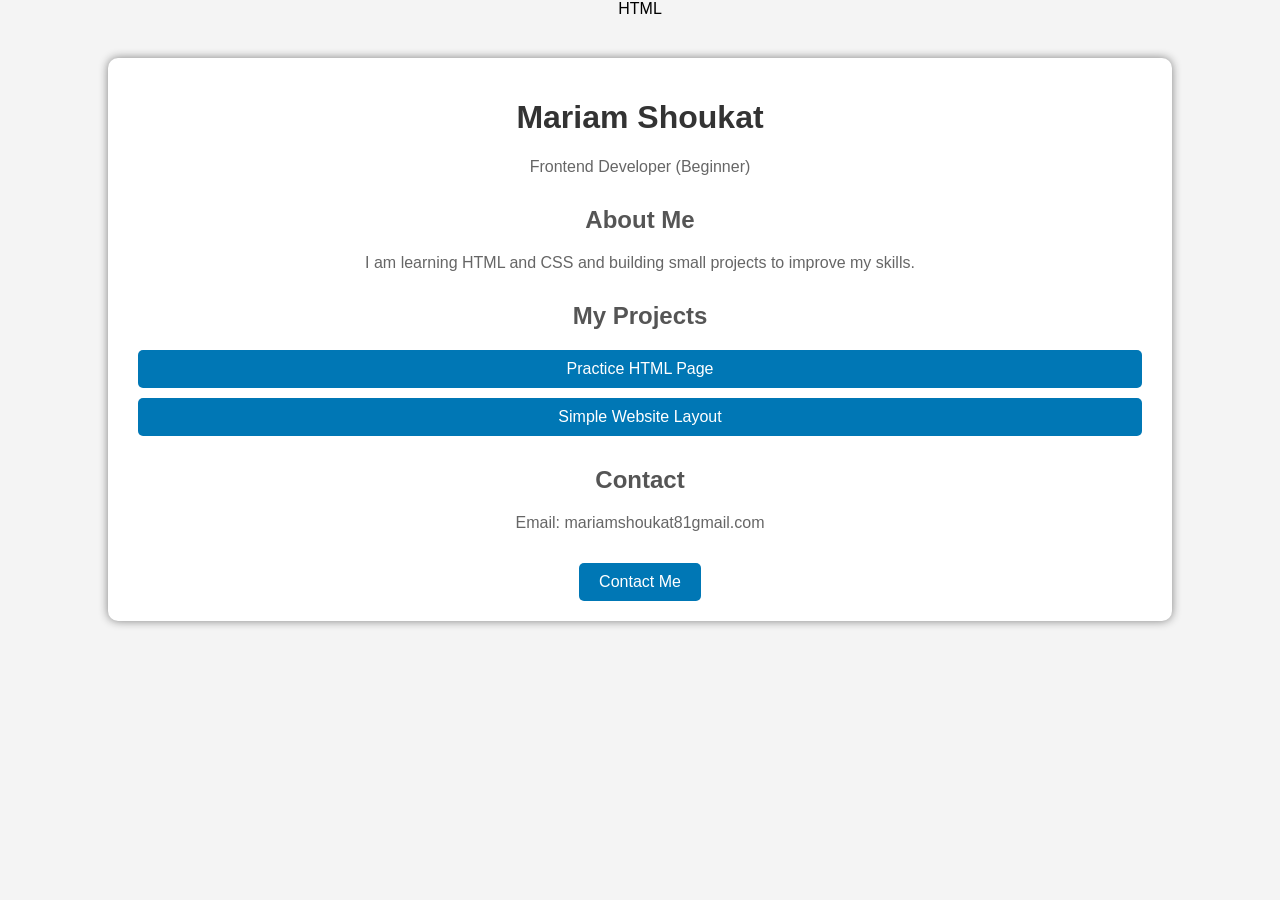
==== index.html @ 1ccd8b70 "Rename Portfolio.html to index.html" ====
HTML
<!DOCTYPE html>
<html>
<head>
  <title>Mariam Portfolio</title>

  <style>
    body {
      font-family: Arial;
      background-color: #f4f4f4;
      text-align: center;
      margin: 0;
    }

    .container {
      background: white;
      width: 80%;
      margin: 40px auto;
      padding: 20px;
      border-radius: 10px;
      box-shadow: 0 0 10px gray;
    }

    h1 {
      color: #333;
    }

    h2 {
      color: #555;
      margin-top: 30px;
    }

    p {
      color: #666;
    }

    ul {
      list-style: none;
      padding: 0;
    }

    li {
      background: #0077b5;
      color: white;
      margin: 10px;
      padding: 10px;
      border-radius: 5px;
    }

    .btn {
      display: inline-block;
      margin-top: 15px;
      padding: 10px 20px;
      background: #0077b5;
      color: white;
      text-decoration: none;
      border-radius: 5px;
    }

    .btn:hover {
      background: #005582;
    }
  </style>

</head>

<body>

  <div class="container">

    <h1>Mariam Shoukat</h1>
    <p>Frontend Developer (Beginner)</p>

    <h2>About Me</h2>
    <p>I am learning HTML and CSS and building small projects to improve my skills.</p>

    <h2>My Projects</h2>
    <ul>
      <li>Practice HTML Page</li>
      <li>Simple Website Layout</li>
    </ul>

    <h2>Contact</h2>
    <p>Email: mariamshoukat81gmail.com</p>

    <a href="#" class="btn">Contact Me</a>

  </div>

</body>
</html>
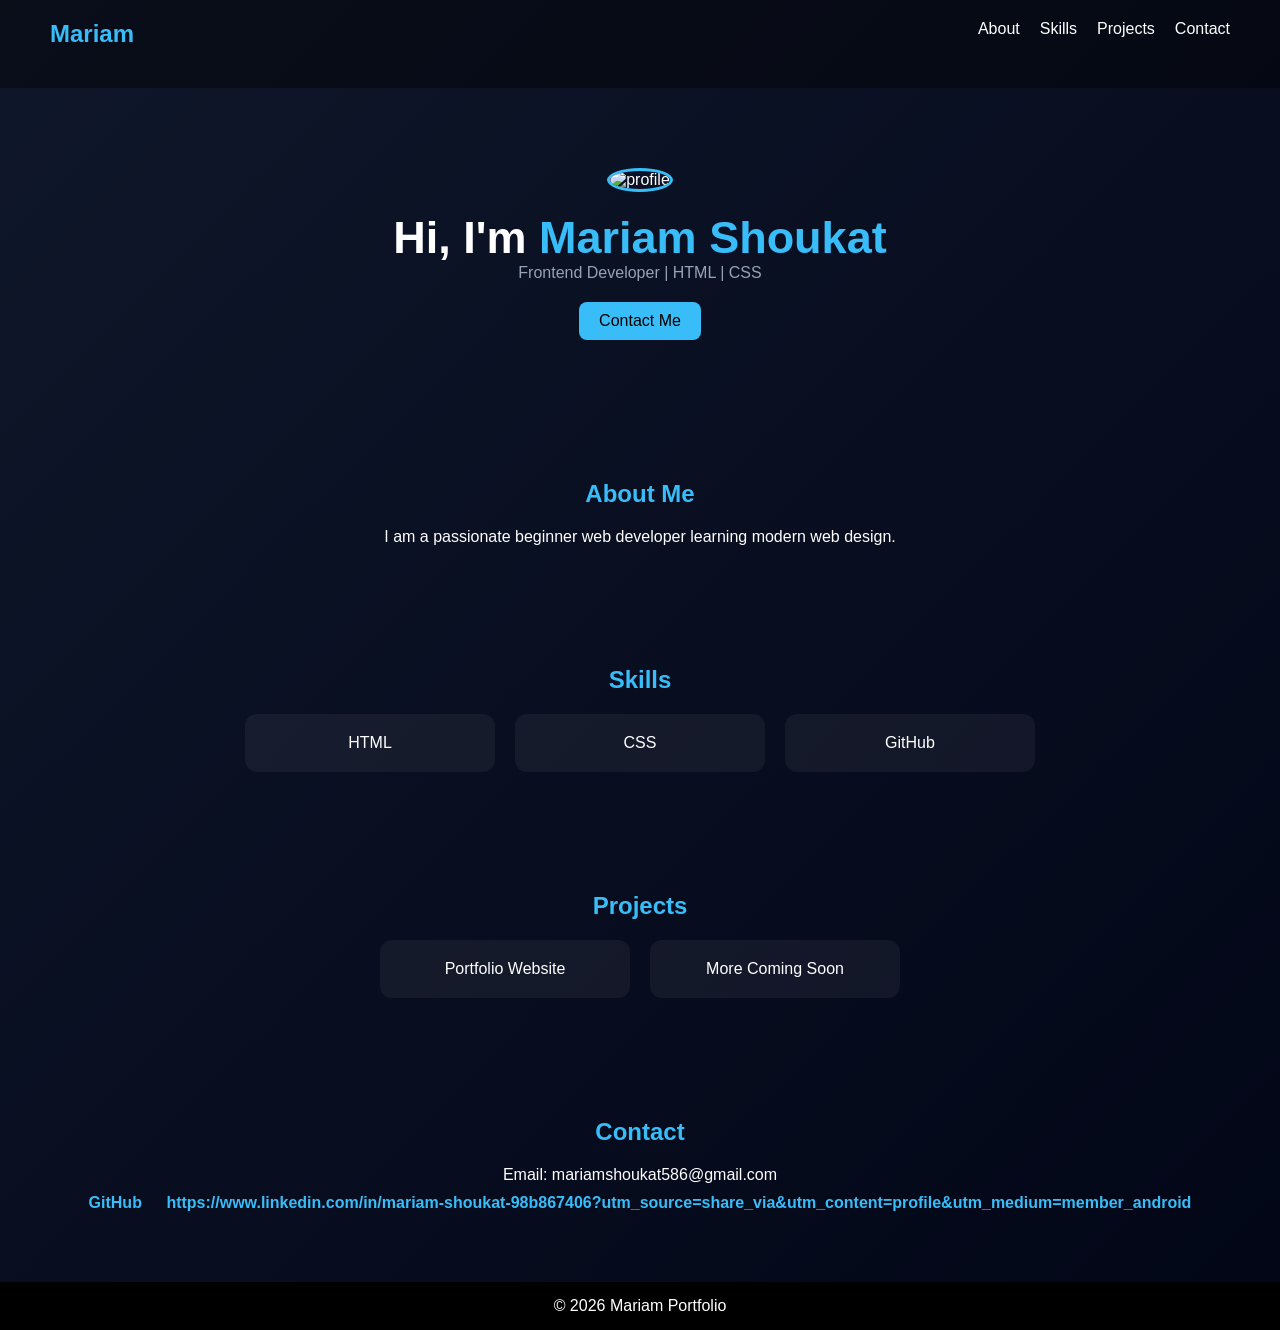
==== commit f2a4cd87: "Update index.html" ====
--- a/index.html
+++ b/index.html
@@ -1,91 +1,178 @@
-HTML
 <!DOCTYPE html>
-<html>
+<html lang="en">
 <head>
-  <title>Mariam Portfolio</title>
+<meta charset="UTF-8">
+<meta name="viewport" content="width=device-width, initial-scale=1.0">
+<title>Mariam Portfolio</title>
 
-  <style>
-    body {
-      font-family: Arial;
-      background-color: #f4f4f4;
-      text-align: center;
-      margin: 0;
-    }
+<style>
+*{margin:0;padding:0;box-sizing:border-box;font-family:Arial;}
 
-    .container {
-      background: white;
-      width: 80%;
-      margin: 40px auto;
-      padding: 20px;
-      border-radius: 10px;
-      box-shadow: 0 0 10px gray;
-    }
+body{
+    background:linear-gradient(135deg,#0f172a,#020617);
+    color:white;
+}
 
-    h1 {
-      color: #333;
-    }
+/* NAVBAR */
+nav{
+    display:flex;
+    justify-content:space-between;
+    padding:20px 50px;
+    background:rgba(0,0,0,0.4);
+}
 
-    h2 {
-      color: #555;
-      margin-top: 30px;
-    }
+nav h2{color:#38bdf8;}
 
-    p {
-      color: #666;
-    }
+nav ul{
+    display:flex;
+    list-style:none;
+    gap:20px;
+}
 
-    ul {
-      list-style: none;
-      padding: 0;
-    }
+nav a{
+    color:white;
+    text-decoration:none;
+}
 
-    li {
-      background: #0077b5;
-      color: white;
-      margin: 10px;
-      padding: 10px;
-      border-radius: 5px;
-    }
+/* HERO */
+.hero{
+    text-align:center;
+    padding:80px 20px;
+}
 
-    .btn {
-      display: inline-block;
-      margin-top: 15px;
-      padding: 10px 20px;
-      background: #0077b5;
-      color: white;
-      text-decoration: none;
-      border-radius: 5px;
-    }
+.hero img{
+    width:120px;
+    border-radius:50%;
+    margin-bottom:20px;
+    border:3px solid #38bdf8;
+}
 
-    .btn:hover {
-      background: #005582;
-    }
-  </style>
+.hero h1{
+    font-size:45px;
+}
 
+.hero span{color:#38bdf8;}
+
+.hero p{color:#94a3b8;}
+
+.btn{
+    margin-top:20px;
+    display:inline-block;
+    padding:10px 20px;
+    background:#38bdf8;
+    color:black;
+    border-radius:8px;
+    text-decoration:none;
+}
+
+/* SECTION */
+section{
+    padding:60px 30px;
+    text-align:center;
+}
+
+h2{
+    color:#38bdf8;
+    margin-bottom:20px;
+}
+
+.cards{
+    display:flex;
+    flex-wrap:wrap;
+    justify-content:center;
+    gap:20px;
+}
+
+.card{
+    background:rgba(255,255,255,0.05);
+    padding:20px;
+    width:250px;
+    border-radius:12px;
+    transition:0.3s;
+}
+
+.card:hover{
+    transform:scale(1.05);
+    background:rgba(56,189,248,0.2);
+}
+
+/* CONTACT */
+.social a{
+    margin:10px;
+    display:inline-block;
+    color:#38bdf8;
+    text-decoration:none;
+    font-weight:bold;
+}
+
+/* FOOTER */
+footer{
+    background:black;
+    padding:15px;
+    text-align:center;
+}
+
+/* MOBILE */
+@media(max-width:600px){
+    nav{flex-direction:column;align-items:center;}
+}
+</style>
 </head>
 
 <body>
 
-  <div class="container">
+<nav>
+    <h2>Mariam</h2>
+    <ul>
+        <li><a href="#about">About</a></li>
+        <li><a href="#skills">Skills</a></li>
+        <li><a href="#projects">Projects</a></li>
+        <li><a href="#contact">Contact</a></li>
+    </ul>
+</nav>
 
-    <h1>Mariam Shoukat</h1>
-    <p>Frontend Developer (Beginner)</p>
+<div class="hero">
+    <img src="https://via.placeholder.com/120" alt="profile">
+    <h1>Hi, I'm <span>Mariam Shoukat</span></h1>
+    <p>Frontend Developer | HTML | CSS</p>
+    <a href="#contact" class="btn">Contact Me</a>
+</div>
 
+<section id="about">
     <h2>About Me</h2>
-    <p>I am learning HTML and CSS and building small projects to improve my skills.</p>
+    <p>I am a passionate beginner web developer learning modern web design.</p>
+</section>
 
-    <h2>My Projects</h2>
-    <ul>
-      <li>Practice HTML Page</li>
-      <li>Simple Website Layout</li>
-    </ul>
+<section id="skills">
+    <h2>Skills</h2>
+    <div class="cards">
+        <div class="card">HTML</div>
+        <div class="card">CSS</div>
+        <div class="card">GitHub</div>
+    </div>
+</section>
 
+<section id="projects">
+    <h2>Projects</h2>
+    <div class="cards">
+        <div class="card">Portfolio Website</div>
+        <div class="card">More Coming Soon</div>
+    </div>
+</section>
+
+<section id="contact">
     <h2>Contact</h2>
-    <p>Email: mariamshoukat81gmail.com</p>
+    <p>Email: mariamshoukat586@gmail.com</p>
 
-    <a href="#" class="btn">Contact Me</a>
+    <div class="social">
+        <a href="#">GitHub</a>
+        <a href="#">https://www.linkedin.com/in/mariam-shoukat-98b867406?utm_source=share_via&utm_content=profile&utm_medium=member_android</a>
+    </div>
+</section>
 
-  </div>
+<footer>
+    <p>© 2026 Mariam Portfolio</p>
+</footer>
 
 </body>
 </html>
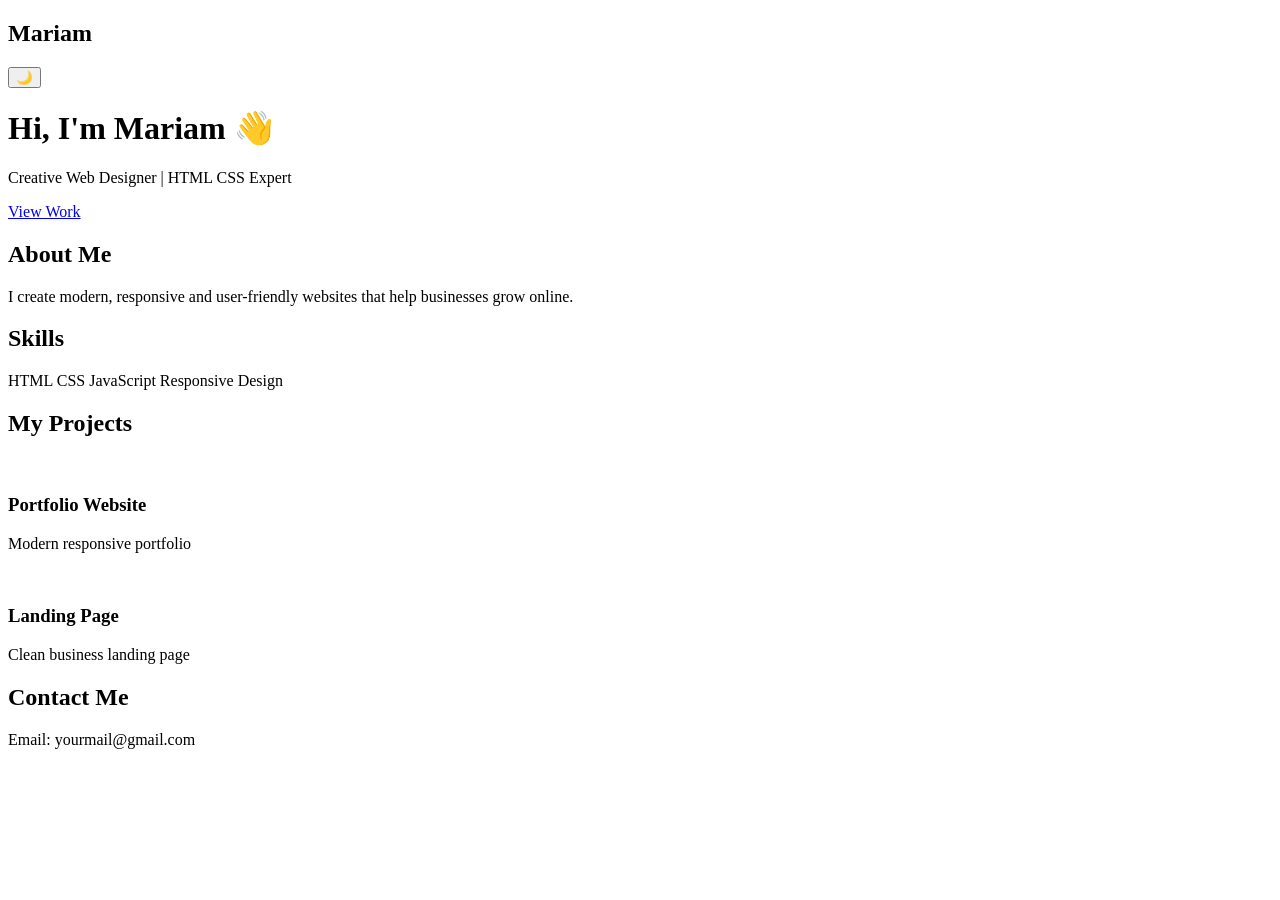
==== commit e80f2e40: "Update index.html" ====
--- a/index.html
+++ b/index.html
@@ -1,178 +1,71 @@
 <!DOCTYPE html>
 <html lang="en">
 <head>
-<meta charset="UTF-8">
-<meta name="viewport" content="width=device-width, initial-scale=1.0">
-<title>Mariam Portfolio</title>
+  <meta charset="UTF-8">
+  <meta name="viewport" content="width=device-width, initial-scale=1.0">
+  <title>Mariam Portfolio</title>
 
-<style>
-*{margin:0;padding:0;box-sizing:border-box;font-family:Arial;}
-
-body{
-    background:linear-gradient(135deg,#0f172a,#020617);
-    color:white;
-}
-
-/* NAVBAR */
-nav{
-    display:flex;
-    justify-content:space-between;
-    padding:20px 50px;
-    background:rgba(0,0,0,0.4);
-}
-
-nav h2{color:#38bdf8;}
-
-nav ul{
-    display:flex;
-    list-style:none;
-    gap:20px;
-}
-
-nav a{
-    color:white;
-    text-decoration:none;
-}
-
-/* HERO */
-.hero{
-    text-align:center;
-    padding:80px 20px;
-}
-
-.hero img{
-    width:120px;
-    border-radius:50%;
-    margin-bottom:20px;
-    border:3px solid #38bdf8;
-}
-
-.hero h1{
-    font-size:45px;
-}
-
-.hero span{color:#38bdf8;}
-
-.hero p{color:#94a3b8;}
-
-.btn{
-    margin-top:20px;
-    display:inline-block;
-    padding:10px 20px;
-    background:#38bdf8;
-    color:black;
-    border-radius:8px;
-    text-decoration:none;
-}
-
-/* SECTION */
-section{
-    padding:60px 30px;
-    text-align:center;
-}
-
-h2{
-    color:#38bdf8;
-    margin-bottom:20px;
-}
-
-.cards{
-    display:flex;
-    flex-wrap:wrap;
-    justify-content:center;
-    gap:20px;
-}
-
-.card{
-    background:rgba(255,255,255,0.05);
-    padding:20px;
-    width:250px;
-    border-radius:12px;
-    transition:0.3s;
-}
-
-.card:hover{
-    transform:scale(1.05);
-    background:rgba(56,189,248,0.2);
-}
-
-/* CONTACT */
-.social a{
-    margin:10px;
-    display:inline-block;
-    color:#38bdf8;
-    text-decoration:none;
-    font-weight:bold;
-}
-
-/* FOOTER */
-footer{
-    background:black;
-    padding:15px;
-    text-align:center;
-}
-
-/* MOBILE */
-@media(max-width:600px){
-    nav{flex-direction:column;align-items:center;}
-}
-</style>
+  <link href="https://fonts.googleapis.com/css2?family=Poppins:wght@300;600&display=swap" rel="stylesheet">
+  <link rel="stylesheet" href="style.css">
 </head>
 
 <body>
 
+<!-- Navbar -->
 <nav>
-    <h2>Mariam</h2>
-    <ul>
-        <li><a href="#about">About</a></li>
-        <li><a href="#skills">Skills</a></li>
-        <li><a href="#projects">Projects</a></li>
-        <li><a href="#contact">Contact</a></li>
-    </ul>
+  <h2>Mariam</h2>
+  <button onclick="toggleMode()">🌙</button>
 </nav>
 
-<div class="hero">
-    <img src="https://via.placeholder.com/120" alt="profile">
-    <h1>Hi, I'm <span>Mariam Shoukat</span></h1>
-    <p>Frontend Developer | HTML | CSS</p>
-    <a href="#contact" class="btn">Contact Me</a>
-</div>
+<!-- Hero -->
+<header>
+  <h1>Hi, I'm Mariam 👋</h1>
+  <p>Creative Web Designer | HTML CSS Expert</p>
+  <a href="#projects" class="btn">View Work</a>
+</header>
 
-<section id="about">
-    <h2>About Me</h2>
-    <p>I am a passionate beginner web developer learning modern web design.</p>
+<!-- About -->
+<section>
+  <h2>About Me</h2>
+  <p>I create modern, responsive and user-friendly websites that help businesses grow online.</p>
 </section>
 
-<section id="skills">
-    <h2>Skills</h2>
-    <div class="cards">
-        <div class="card">HTML</div>
-        <div class="card">CSS</div>
-        <div class="card">GitHub</div>
-    </div>
+<!-- Skills -->
+<section>
+  <h2>Skills</h2>
+  <div class="skills">
+    <span>HTML</span>
+    <span>CSS</span>
+    <span>JavaScript</span>
+    <span>Responsive Design</span>
+  </div>
 </section>
 
+<!-- Projects -->
 <section id="projects">
-    <h2>Projects</h2>
-    <div class="cards">
-        <div class="card">Portfolio Website</div>
-        <div class="card">More Coming Soon</div>
-    </div>
+  <h2>My Projects</h2>
+
+  <div class="project">
+    <img src="https://via.placeholder.com/300" alt="">
+    <h3>Portfolio Website</h3>
+    <p>Modern responsive portfolio</p>
+  </div>
+
+  <div class="project">
+    <img src="https://via.placeholder.com/300" alt="">
+    <h3>Landing Page</h3>
+    <p>Clean business landing page</p>
+  </div>
+
 </section>
 
-<section id="contact">
-    <h2>Contact</h2>
-    <p>Email: mariamshoukat586@gmail.com</p>
-
-    <div class="social">
-        <a href="#">GitHub</a>
-        <a href="#">https://www.linkedin.com/in/mariam-shoukat-98b867406?utm_source=share_via&utm_content=profile&utm_medium=member_android</a>
-    </div>
+<!-- Contact -->
+<section>
+  <h2>Contact Me</h2>
+  <p>Email: yourmail@gmail.com</p>
 </section>
 
-<footer>
-    <p>© 2026 Mariam Portfolio</p>
-</footer>
+<script src="script.js"></script>
 
 </body>
 </html>
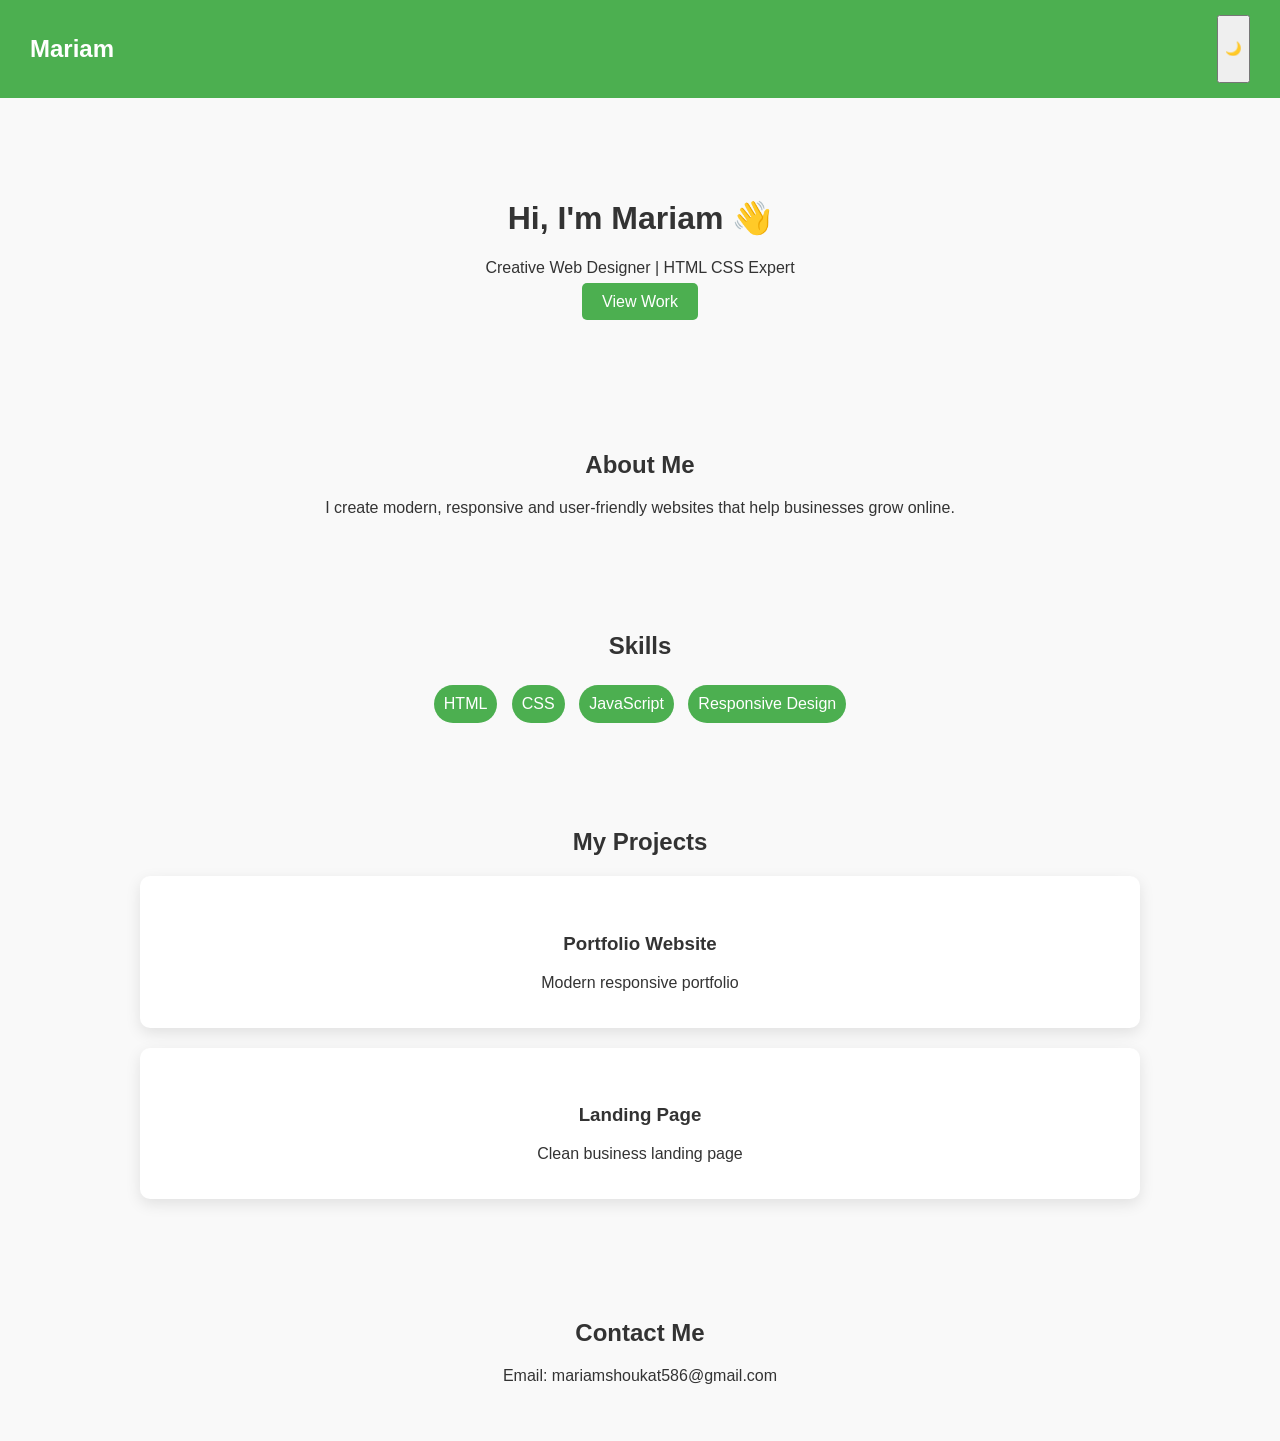
==== commit 4a2f6ed5: "Update index.html" ====
--- a/index.html
+++ b/index.html
@@ -62,7 +62,7 @@
 <!-- Contact -->
 <section>
   <h2>Contact Me</h2>
-  <p>Email: yourmail@gmail.com</p>
+  <p>Email: mariamshoukat586@gmail.com</p>
 </section>
 
 <script src="script.js"></script>
--- a/style.css
+++ b/style.css
@@ -0,0 +1,77 @@
+body {
+  margin: 0;
+  font-family: 'Poppins', sans-serif;
+  background: #f9f9f9;
+  color: #333;
+  transition: 0.3s;
+}
+
+/* Dark Mode */
+.dark {
+  background: #121212;
+  color: white;
+}
+
+/* Navbar */
+nav {
+  display: flex;
+  justify-content: space-between;
+  padding: 15px 30px;
+  background: #4CAF50;
+  color: white;
+}
+
+/* Hero */
+header {
+  text-align: center;
+  padding: 80px 20px;
+}
+
+.btn {
+  padding: 10px 20px;
+  background: #4CAF50;
+  color: white;
+  text-decoration: none;
+  border-radius: 5px;
+  transition: 0.3s;
+}
+
+.btn:hover {
+  transform: scale(1.1);
+}
+
+/* Sections */
+section {
+  padding: 40px;
+  text-align: center;
+}
+
+/* Skills */
+.skills span {
+  display: inline-block;
+  margin: 5px;
+  padding: 10px;
+  background: #4CAF50;
+  color: white;
+  border-radius: 20px;
+}
+
+/* Projects */
+.project {
+  width: 80%;
+  margin: 20px auto;
+  padding: 20px;
+  background: white;
+  border-radius: 10px;
+  box-shadow: 0 5px 15px rgba(0,0,0,0.1);
+  transition: 0.3s;
+}
+
+.project:hover {
+  transform: translateY(-10px);
+}
+
+.project img {
+  width: 100%;
+  border-radius: 10px;
+}
